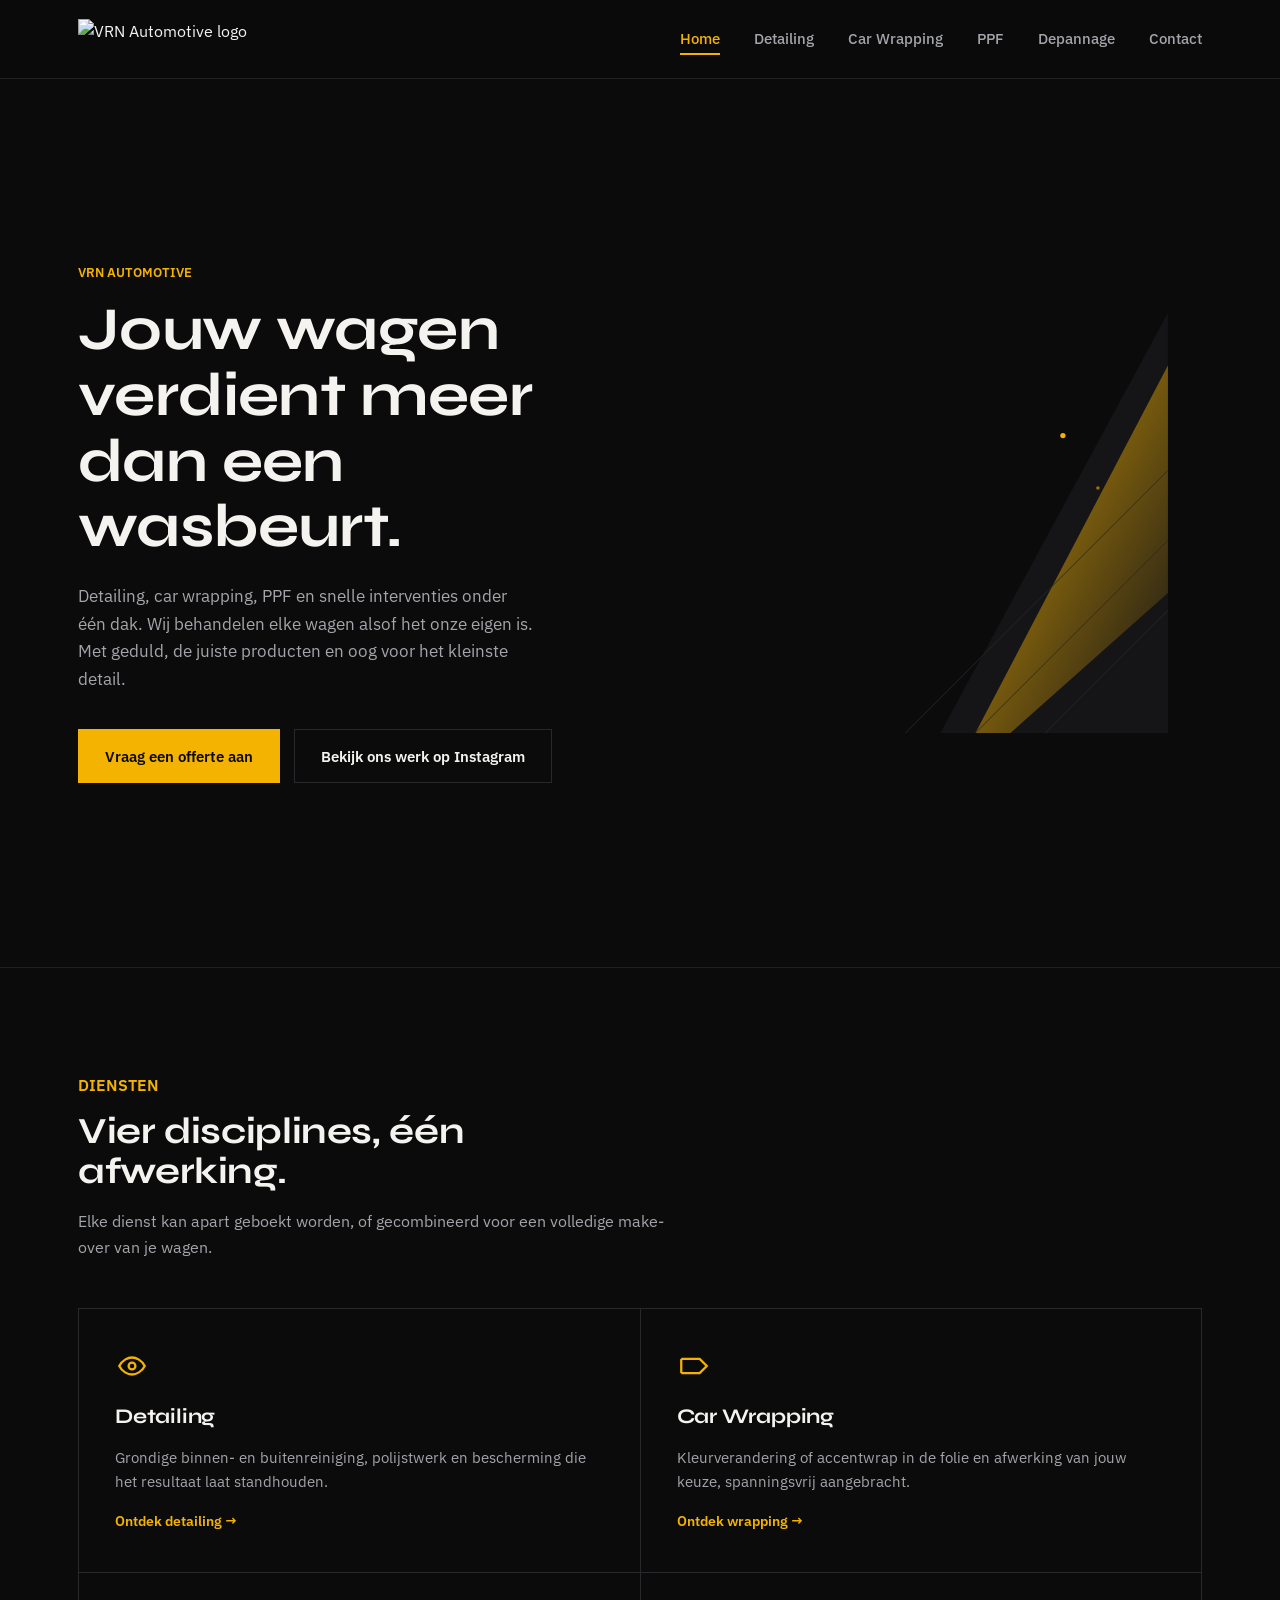
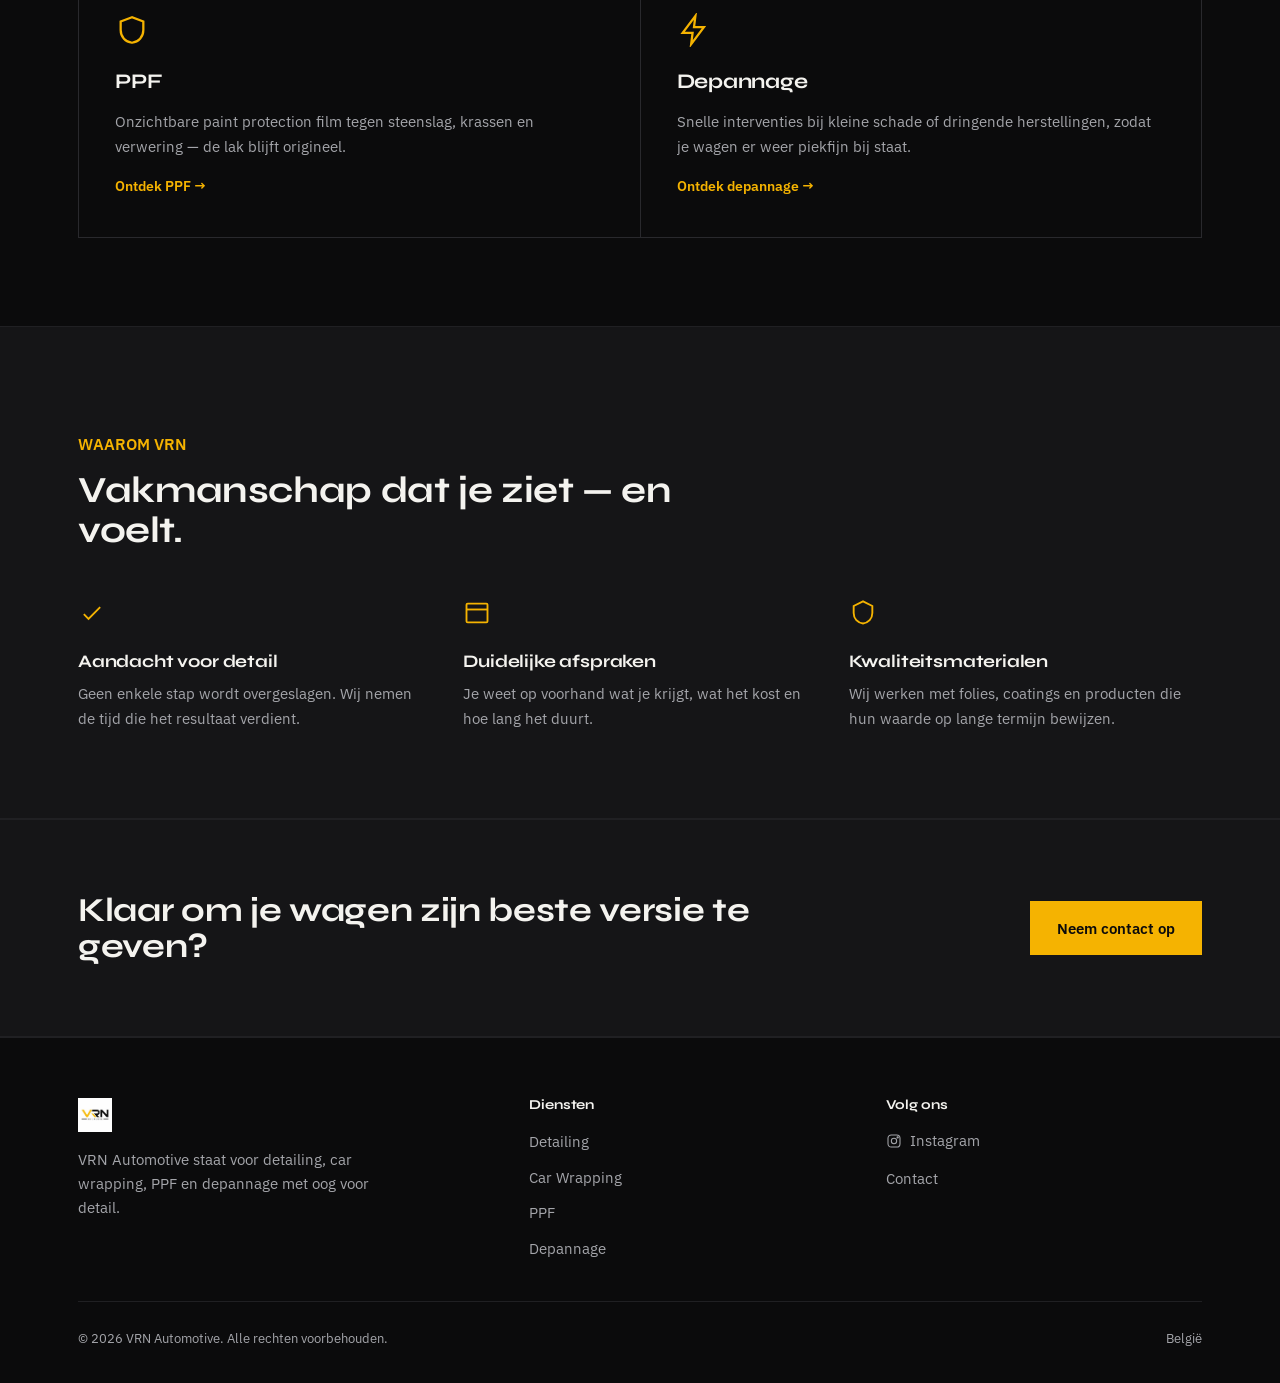
==== index.html @ 50517fce "Add files via upload" ====
<!DOCTYPE html>
<html lang="nl">
<head>
<meta charset="UTF-8">
<meta name="viewport" content="width=device-width, initial-scale=1.0">
<title>VRN Automotive — Detailing, Wrapping &amp; PPF</title>
<meta name="description" content="VRN Automotive verzorgt je wagen met detailing, car wrapping, PPF en snelle interventies. Vakwerk, met oog voor detail.">
<link rel="icon" href="Pictures/logo.png">
<link rel="preconnect" href="https://fonts.googleapis.com">
<link rel="preconnect" href="https://fonts.gstatic.com" crossorigin>
<link href="https://fonts.googleapis.com/css2?family=Syne:wght@600;700;800&family=IBM+Plex+Sans:wght@400;500;600&display=swap" rel="stylesheet">
<link rel="stylesheet" href="Style/styles.css">
</head>
<body>

<header class="site-header">
  <div class="container">
    <a class="brand" href="index.html">
      <img src="assets/logo.png" alt="VRN Automotive logo">
    </a>
    <nav class="main-nav">
      <ul>
        <li><a href="index.html" class="active">Home</a></li>
        <li><a href="detailing.html">Detailing</a></li>
        <li><a href="wrapping.html">Car Wrapping</a></li>
        <li><a href="ppf.html">PPF</a></li>
        <li><a href="depanage.html">Depannage</a></li>
        <li><a href="contact.html">Contact</a></li>
      </ul>
    </nav>
    <button class="nav-toggle" aria-label="Menu"><span></span><span></span><span></span></button>
  </div>
</header>

<section class="hero">
  <div class="container">
    <div>
      <p class="eyebrow">VRN AUTOMOTIVE</p>
      <h1>Jouw wagen verdient meer dan een wasbeurt.</h1>
      <p class="lede">Detailing, car wrapping, PPF en snelle interventies onder één dak. Wij behandelen elke wagen alsof het onze eigen is. Met geduld, de juiste producten en oog voor het kleinste detail.</p>
      <div class="cta-row">
        <a href="contact.html" class="button button-primary">Vraag een offerte aan</a>
        <a href="https://www.instagram.com/vrn_bv/" target="_blank" rel="noopener" class="button button-ghost">Bekijk ons werk op Instagram</a>
      </div>
    </div>
    <div class="hero-graphic" aria-hidden="true">
      <svg viewBox="0 0 480 480" xmlns="http://www.w3.org/2000/svg">
        <defs>
          <linearGradient id="goldFade" x1="0" y1="0" x2="1" y2="1">
            <stop offset="0" stop-color="#f5b301"/>
            <stop offset="1" stop-color="#f5b301" stop-opacity="0"/>
          </linearGradient>
        </defs>
        <rect x="0" y="0" width="480" height="480" fill="none"/>
        <polygon points="480,0 480,480 220,480" fill="#151517"/>
        <polygon points="480,60 480,320 300,480 260,480" fill="url(#goldFade)" opacity="0.85"/>
        <line x1="180" y1="480" x2="480" y2="180" stroke="#29292d" stroke-width="1"/>
        <line x1="260" y1="480" x2="480" y2="260" stroke="#29292d" stroke-width="1"/>
        <line x1="340" y1="480" x2="480" y2="340" stroke="#29292d" stroke-width="1"/>
        <circle cx="360" cy="140" r="3" fill="#f5b301"/>
        <circle cx="400" cy="200" r="2" fill="#f5b301" opacity="0.6"/>
      </svg>
    </div>
  </div>
</section>

<section>
  <div class="container">
    <div class="section-head">
      <p class="eyebrow">DIENSTEN</p>
      <h2>Vier disciplines, één afwerking.</h2>
      <p>Elke dienst kan apart geboekt worden, of gecombineerd voor een volledige make-over van je wagen.</p>
    </div>
    <div class="service-grid">

      <div class="service-card">
        <div class="icon" aria-hidden="true">
          <svg width="34" height="34" viewBox="0 0 24 24" fill="none" stroke="currentColor" stroke-width="1.6"><path d="M3 12c2-4 6-6 9-6s7 2 9 6c-2 4-6 6-9 6s-7-2-9-6Z"/><circle cx="12" cy="12" r="2.4"/></svg>
        </div>
        <h3>Detailing</h3>
        <p>Grondige binnen- en buitenreiniging, polijstwerk en bescherming die het resultaat laat standhouden.</p>
        <a class="go" href="detailing.html">Ontdek detailing →</a>
      </div>

      <div class="service-card">
        <div class="icon" aria-hidden="true">
          <svg width="34" height="34" viewBox="0 0 24 24" fill="none" stroke="currentColor" stroke-width="1.6"><path d="M3 7h13l5 5-5 5H3"/><path d="M3 7v10"/></svg>
        </div>
        <h3>Car Wrapping</h3>
        <p>Kleurverandering of accentwrap in de folie en afwerking van jouw keuze, spanningsvrij aangebracht.</p>
        <a class="go" href="wrapping.html">Ontdek wrapping →</a>
      </div>

      <div class="service-card">
        <div class="icon" aria-hidden="true">
          <svg width="34" height="34" viewBox="0 0 24 24" fill="none" stroke="currentColor" stroke-width="1.6"><path d="M12 3 4 6v6c0 5 3.4 8.4 8 9 4.6-.6 8-4 8-9V6l-8-3Z"/></svg>
        </div>
        <h3>PPF</h3>
        <p>Onzichtbare paint protection film tegen steenslag, krassen en verwering — de lak blijft origineel.</p>
        <a class="go" href="ppf.html">Ontdek PPF →</a>
      </div>

      <div class="service-card">
        <div class="icon" aria-hidden="true">
          <svg width="34" height="34" viewBox="0 0 24 24" fill="none" stroke="currentColor" stroke-width="1.6"><path d="M13 2 4 14h7l-1 8 9-12h-7l1-8Z"/></svg>
        </div>
        <h3>Depannage</h3>
        <p>Snelle interventies bij kleine schade of dringende herstellingen, zodat je wagen er weer piekfijn bij staat.</p>
        <a class="go" href="depanage.html">Ontdek depannage →</a>
      </div>

    </div>
  </div>
</section>

<section class="alt-panel">
  <div class="container">
    <div class="section-head">
      <p class="eyebrow">WAAROM VRN</p>
      <h2>Vakmanschap dat je ziet — en voelt.</h2>
    </div>
    <div class="usp-list">
      <div class="usp-item">
        <div class="icon" aria-hidden="true">
          <svg width="28" height="28" viewBox="0 0 24 24" fill="none" stroke="currentColor" stroke-width="1.6"><path d="m5 13 4 4L19 7"/></svg>
        </div>
        <h3>Aandacht voor detail</h3>
        <p>Geen enkele stap wordt overgeslagen. Wij nemen de tijd die het resultaat verdient.</p>
      </div>
      <div class="usp-item">
        <div class="icon" aria-hidden="true">
          <svg width="28" height="28" viewBox="0 0 24 24" fill="none" stroke="currentColor" stroke-width="1.6"><rect x="3" y="4" width="18" height="16" rx="1"/><path d="M3 9h18"/></svg>
        </div>
        <h3>Duidelijke afspraken</h3>
        <p>Je weet op voorhand wat je krijgt, wat het kost en hoe lang het duurt.</p>
      </div>
      <div class="usp-item">
        <div class="icon" aria-hidden="true">
          <svg width="28" height="28" viewBox="0 0 24 24" fill="none" stroke="currentColor" stroke-width="1.6"><path d="M12 2 4 6v6c0 5 3.4 8.4 8 9 4.6-.6 8-4 8-9V6l-8-4Z"/></svg>
        </div>
        <h3>Kwaliteitsmaterialen</h3>
        <p>Wij werken met folies, coatings en producten die hun waarde op lange termijn bewijzen.</p>
      </div>
    </div>
  </div>
</section>

<section class="cta-band">
  <div class="container">
    <h2>Klaar om je wagen zijn beste versie te geven?</h2>
    <a href="contact.html" class="button button-primary">Neem contact op</a>
  </div>
</section>

<footer class="site-footer">
  <div class="container">
    <div class="footer-top">
      <div class="footer-brand">
        <img src="Pictures/logo.png" alt="VRN Automotive logo">
        <p>VRN Automotive staat voor detailing, car wrapping, PPF en depannage met oog voor detail.</p>
      </div>
      <div class="footer-col">
        <h4>Diensten</h4>
        <ul>
          <li><a href="detailing.html">Detailing</a></li>
          <li><a href="wrapping.html">Car Wrapping</a></li>
          <li><a href="ppf.html">PPF</a></li>
          <li><a href="depanage.html">Depannage</a></li>
        </ul>
      </div>
      <div class="footer-col">
        <h4>Volg ons</h4>
        <ul>
          <li>
            <a class="social-inline" href="https://www.instagram.com/vrn_bv/" target="https://www.instagram.com/vrn_bv/" rel="https://www.instagram.com/vrn_bv/">
              <svg width="16" height="16" viewBox="0 0 24 24" fill="none" stroke="currentColor" stroke-width="1.6"><rect x="3" y="3" width="18" height="18" rx="5"/><circle cx="12" cy="12" r="4"/><circle cx="17.5" cy="6.5" r="1"/></svg>
              Instagram
            </a>
          </li>
          <li><a href="contact.html">Contact</a></li>
        </ul>
      </div>
    </div>
    <div class="footer-bottom">
      <span>© 2026 VRN Automotive. Alle rechten voorbehouden.</span>
      <span>België</span>
    </div>
  </div>
</footer>

<script src="script.js"></script>
</body>
</html>
---- Style/styles.css ----
/* ===========================================================
   VRN AUTOMOTIVE — design tokens
   Palette pulled from the logo: near-black body, glossy gold accent.
   =========================================================== */
:root {
  --bg: #0b0b0c;
  --bg-panel: #151517;
  --bg-panel-2: #1c1d20;
  --gold: #f5b301;
  --gold-soft: #ffd268;
  --text: #f4f3ef;
  --text-muted: #a4a5aa;
  --border: #29292d;
  --border-soft: #202023;
  --font-head: 'Syne', sans-serif;
  --font-body: 'IBM Plex Sans', sans-serif;
  --wrap: 1180px;
}

* { box-sizing: border-box; }
html { scroll-behavior: smooth; }

body {
  margin: 0;
  background: var(--bg);
  color: var(--text);
  font-family: var(--font-body);
  font-size: 16px;
  line-height: 1.6;
  -webkit-font-smoothing: antialiased;
}

img { max-width: 100%; display: block; }

a {
  color: inherit;
  text-decoration: none;
}

.container {
  width: 100%;
  max-width: var(--wrap);
  margin: 0 auto;
  padding: 0 28px;
}

h1, h2, h3, h4 {
  font-family: var(--font-head);
  font-weight: 700;
  line-height: 1.08;
  margin: 0;
  letter-spacing: -0.01em;
}

p { margin: 0; color: var(--text-muted); }

.eyebrow {
  font-family: var(--font-body);
  font-size: 0.8rem;
  color: var(--gold);
  font-weight: 600;
  margin-bottom: 14px;
}

.button {
  display: inline-flex;
  align-items: center;
  gap: 10px;
  padding: 14px 26px;
  font-family: var(--font-body);
  font-weight: 600;
  font-size: 0.95rem;
  border: 1px solid transparent;
  cursor: pointer;
  transition: transform 0.15s ease, background 0.15s ease, border-color 0.15s ease;
}
.button-primary {
  background: var(--gold);
  color: #0b0b0c;
}
.button-primary:hover { background: var(--gold-soft); }
.button-ghost {
  background: transparent;
  border-color: var(--border);
  color: var(--text);
}
.button-ghost:hover { border-color: var(--gold); color: var(--gold); }

/* ---------- Header ---------- */
.site-header {
  position: sticky;
  top: 0;
  z-index: 50;
  background: rgba(11, 11, 12, 0.92);
  backdrop-filter: blur(10px);
  border-bottom: 1px solid var(--border-soft);
}
.site-header .container {
  display: flex;
  align-items: center;
  justify-content: space-between;
  height: 78px;
}
.brand {
  display: flex;
  align-items: center;
  gap: 12px;
}
.brand img { height: 40px; width: auto; }

.main-nav ul {
  list-style: none;
  display: flex;
  gap: 34px;
  margin: 0;
  padding: 0;
}
.main-nav a {
  font-size: 0.92rem;
  font-weight: 500;
  color: var(--text-muted);
  position: relative;
  padding: 6px 0;
}
.main-nav a:hover { color: var(--text); }
.main-nav a.active { color: var(--gold); }
.main-nav a.active::after {
  content: "";
  position: absolute;
  left: 0; right: 0; bottom: -1px;
  height: 2px;
  background: var(--gold);
}

.nav-toggle {
  display: none;
  flex-direction: column;
  gap: 5px;
  background: none;
  border: 0;
  cursor: pointer;
  padding: 8px;
}
.nav-toggle span {
  width: 22px;
  height: 2px;
  background: var(--text);
}

/* ---------- Hero (home) ---------- */
.hero {
  position: relative;
  overflow: hidden;
  border-bottom: 1px solid var(--border-soft);
}
.hero .container {
  display: grid;
  grid-template-columns: 1.1fr 0.9fr;
  align-items: center;
  gap: 40px;
  padding-top: 96px;
  padding-bottom: 96px;
  min-height: 560px;
}
.hero h1 {
  font-size: clamp(2.4rem, 5vw, 3.8rem);
}
.hero .lede {
  margin-top: 22px;
  max-width: 46ch;
  font-size: 1.08rem;
}
.hero .cta-row {
  margin-top: 36px;
  display: flex;
  gap: 14px;
  flex-wrap: wrap;
}
.hero-graphic {
  position: relative;
  height: 420px;
}
.hero-graphic svg { width: 100%; height: 100%; }

/* ---------- Page banner (subpages) ---------- */
.page-banner {
  border-bottom: 1px solid var(--border-soft);
  padding: 64px 0 52px;
  position: relative;
  overflow: hidden;
}
.page-banner .container { position: relative; z-index: 1; }
.page-banner h1 { font-size: clamp(2rem, 4vw, 2.8rem); }
.page-banner .lede { margin-top: 16px; max-width: 60ch; font-size: 1.05rem; }
.page-banner .stripe {
  position: absolute;
  right: -80px;
  top: -40px;
  width: 360px;
  height: 360px;
  background: linear-gradient(135deg, var(--gold) 0%, transparent 70%);
  opacity: 0.08;
  transform: rotate(20deg);
}

/* ---------- Sections ---------- */
section { padding: 88px 0; }
section.tight { padding: 64px 0; }
.section-head { max-width: 60ch; margin-bottom: 48px; }
.section-head h2 { font-size: clamp(1.7rem, 3vw, 2.3rem); }
.section-head p { margin-top: 16px; font-size: 1.02rem; }

.alt-panel { background: var(--bg-panel); border-top: 1px solid var(--border-soft); border-bottom: 1px solid var(--border-soft); }

/* ---------- Service grid ---------- */
.service-grid {
  display: grid;
  grid-template-columns: repeat(2, 1fr);
  gap: 1px;
  background: var(--border);
  border: 1px solid var(--border);
}
.service-card {
  background: var(--bg);
  padding: 40px 36px;
  display: flex;
  flex-direction: column;
  gap: 16px;
  transition: background 0.2s ease;
}
.service-card:hover { background: var(--bg-panel); }
.service-card .icon { color: var(--gold); }
.service-card h3 { font-size: 1.3rem; }
.service-card p { font-size: 0.96rem; }
.service-card .go {
  margin-top: auto;
  font-size: 0.88rem;
  font-weight: 600;
  color: var(--gold);
  display: inline-flex;
  align-items: center;
  gap: 8px;
}

/* ---------- USP list ---------- */
.usp-list {
  display: grid;
  grid-template-columns: repeat(3, 1fr);
  gap: 32px;
}
.usp-item h3 {
  font-size: 1.1rem;
  margin-bottom: 10px;
}
.usp-item p { font-size: 0.95rem; }
.usp-item .icon { color: var(--gold); margin-bottom: 18px; }

/* ---------- Process steps ---------- */
.process {
  display: grid;
  grid-template-columns: repeat(4, 1fr);
  gap: 0;
  border-top: 1px solid var(--border);
}
.process-step {
  padding: 30px 26px 30px 0;
  border-right: 1px solid var(--border);
}
.process-step:last-child { border-right: none; }
.process-step .num {
  font-family: var(--font-head);
  color: var(--gold);
  font-size: 1.6rem;
  display: block;
  margin-bottom: 14px;
}
.process-step h4 { font-size: 1rem; margin-bottom: 8px; }
.process-step p { font-size: 0.9rem; }

/* ---------- Feature list (definition-style) ---------- */
.feature-list {
  display: grid;
  gap: 0;
  border-top: 1px solid var(--border-soft);
}
.feature-row {
  display: grid;
  grid-template-columns: 260px 1fr;
  gap: 40px;
  padding: 28px 0;
  border-bottom: 1px solid var(--border-soft);
}
.feature-row h4 { font-size: 1.05rem; color: var(--text); }
.feature-row p { font-size: 0.96rem; }

/* ---------- Two column content ---------- */
.split {
  display: grid;
  grid-template-columns: 1fr 1fr;
  gap: 64px;
  align-items: start;
}
.split .visual {
  aspect-ratio: 4/5;
  background: var(--bg-panel);
  border: 1px solid var(--border);
  position: relative;
  overflow: hidden;
}
.split .visual svg { width: 100%; height: 100%; }

/* ---------- CTA band ---------- */
.cta-band {
  background: var(--bg-panel);
  border-top: 1px solid var(--border-soft);
  border-bottom: 1px solid var(--border-soft);
  padding: 72px 0;
}
.cta-band .container {
  display: flex;
  align-items: center;
  justify-content: space-between;
  gap: 30px;
  flex-wrap: wrap;
}
.cta-band h2 { font-size: clamp(1.5rem, 3vw, 2.1rem); max-width: 32ch; }

/* ---------- Contact ---------- */
.contact-grid {
  display: grid;
  grid-template-columns: 1fr 1fr;
  gap: 64px;
}
.contact-card {
  border: 1px solid var(--border);
  padding: 34px;
  background: var(--bg-panel);
}
.contact-card .label {
  font-size: 0.8rem;
  color: var(--text-muted);
  margin-bottom: 6px;
}
.contact-card .value {
  font-family: var(--font-head);
  font-size: 1.25rem;
  margin-bottom: 26px;
}
.contact-card .value:last-child { margin-bottom: 0; }
.hours-table { width: 100%; border-collapse: collapse; font-size: 0.94rem; }
.hours-table td { padding: 9px 0; border-bottom: 1px solid var(--border-soft); }
.hours-table td:last-child { text-align: right; color: var(--text-muted); }

/* ---------- Footer ---------- */
.site-footer {
  padding: 60px 0 34px;
  border-top: 1px solid var(--border-soft);
}
.footer-top {
  display: grid;
  grid-template-columns: 1.3fr 1fr 1fr;
  gap: 40px;
  padding-bottom: 40px;
}
.footer-brand img { height: 34px; margin-bottom: 16px; }
.footer-brand p { max-width: 34ch; font-size: 0.92rem; }
.footer-col h4 {
  font-size: 0.85rem;
  color: var(--text);
  margin-bottom: 16px;
}
.footer-col ul { list-style: none; margin: 0; padding: 0; display: grid; gap: 10px; }
.footer-col a { font-size: 0.92rem; color: var(--text-muted); }
.footer-col a:hover { color: var(--gold); }
.footer-bottom {
  display: flex;
  justify-content: space-between;
  align-items: center;
  padding-top: 26px;
  border-top: 1px solid var(--border-soft);
  font-size: 0.82rem;
  color: var(--text-muted);
  flex-wrap: wrap;
  gap: 12px;
}
.social-inline {
  display: inline-flex;
  align-items: center;
  gap: 8px;
}
.social-inline:hover { color: var(--gold); }

/* ---------- Responsive ---------- */
@media (max-width: 880px) {
  .main-nav { position: fixed; inset: 78px 0 0 0; background: var(--bg); display: none; flex-direction: column; padding: 20px 28px; border-top: 1px solid var(--border-soft); }
  .main-nav.open { display: flex; }
  .main-nav ul { flex-direction: column; gap: 4px; }
  .main-nav a { display: block; padding: 14px 0; border-bottom: 1px solid var(--border-soft); }
  .nav-toggle { display: flex; }

  .hero .container { grid-template-columns: 1fr; padding-top: 56px; padding-bottom: 56px; min-height: unset; }
  .hero-graphic { height: 240px; order: -1; }

  .service-grid, .usp-list, .contact-grid, .split { grid-template-columns: 1fr; }
  .process { grid-template-columns: 1fr 1fr; }
  .process-step { border-right: none; border-bottom: 1px solid var(--border); padding: 24px 0; }
  .footer-top { grid-template-columns: 1fr; }
  .feature-row { grid-template-columns: 1fr; gap: 10px; }
  .cta-band .container { flex-direction: column; align-items: flex-start; }
}
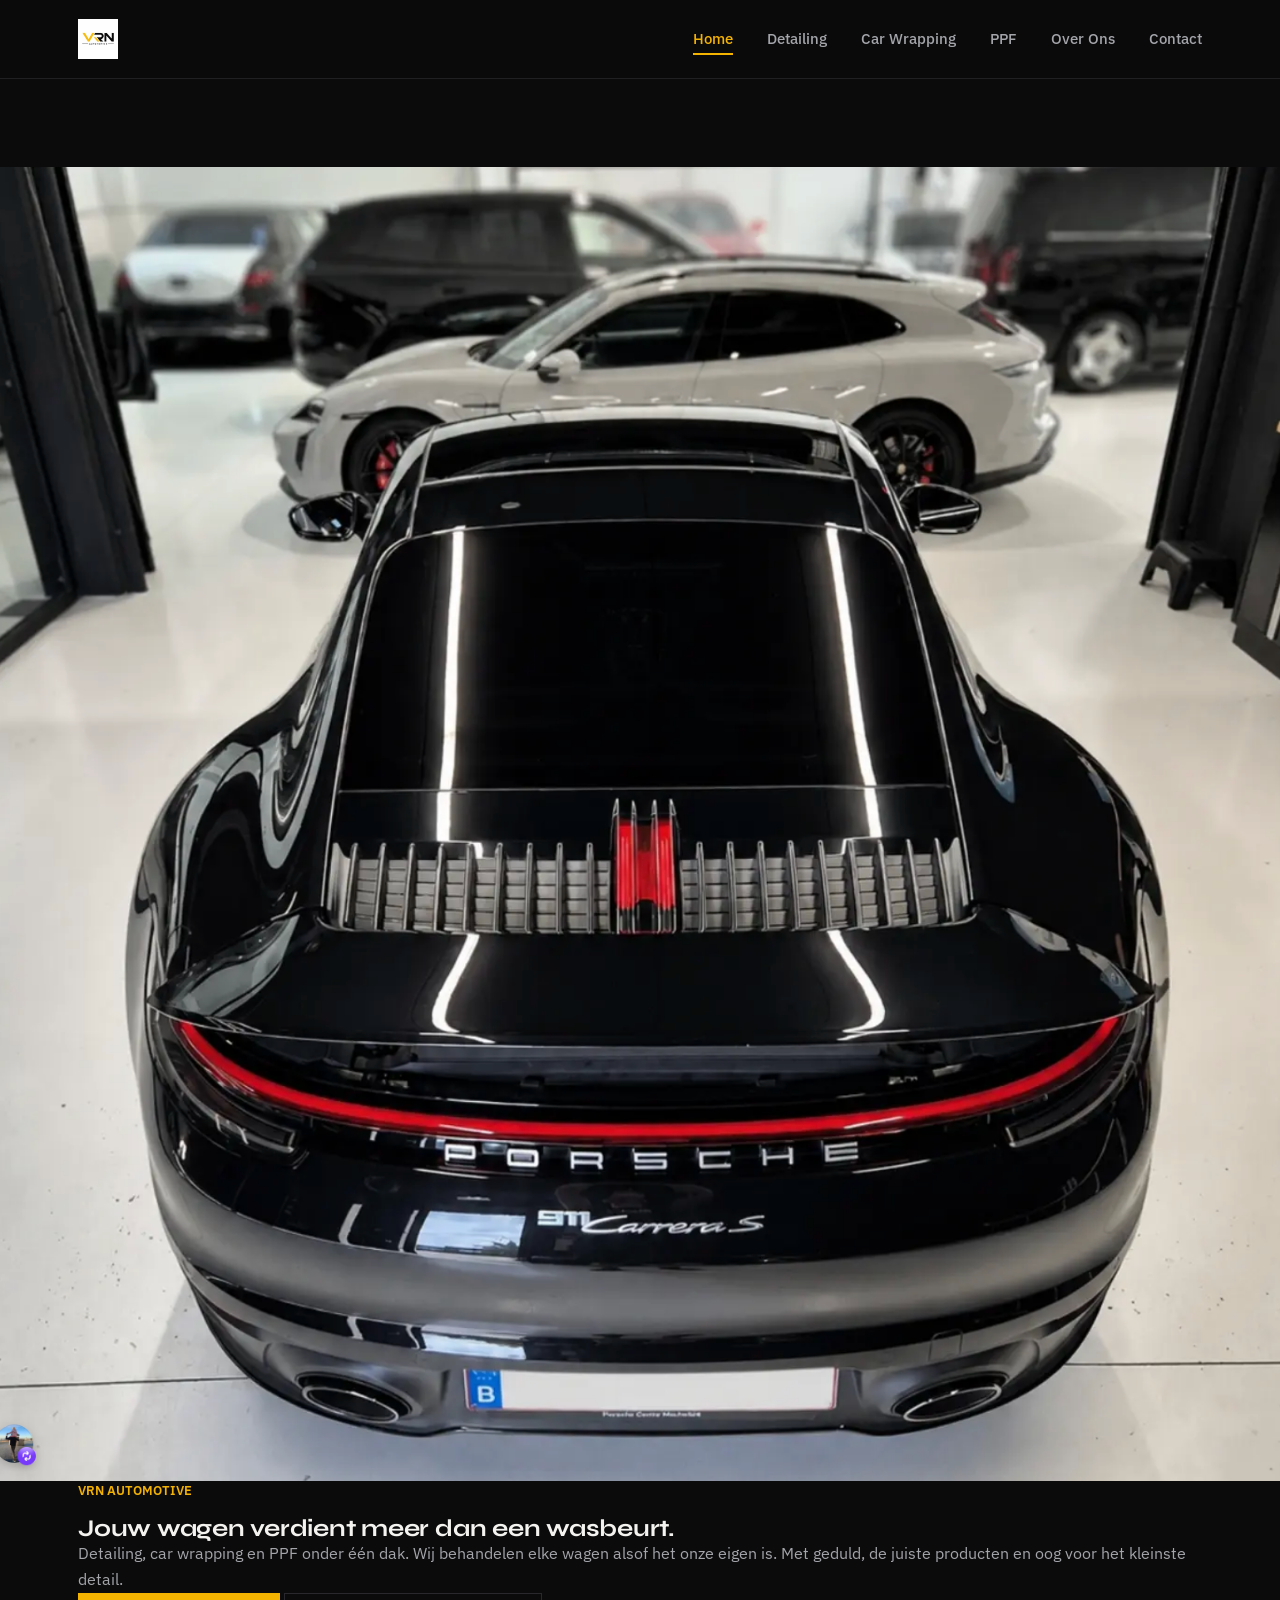
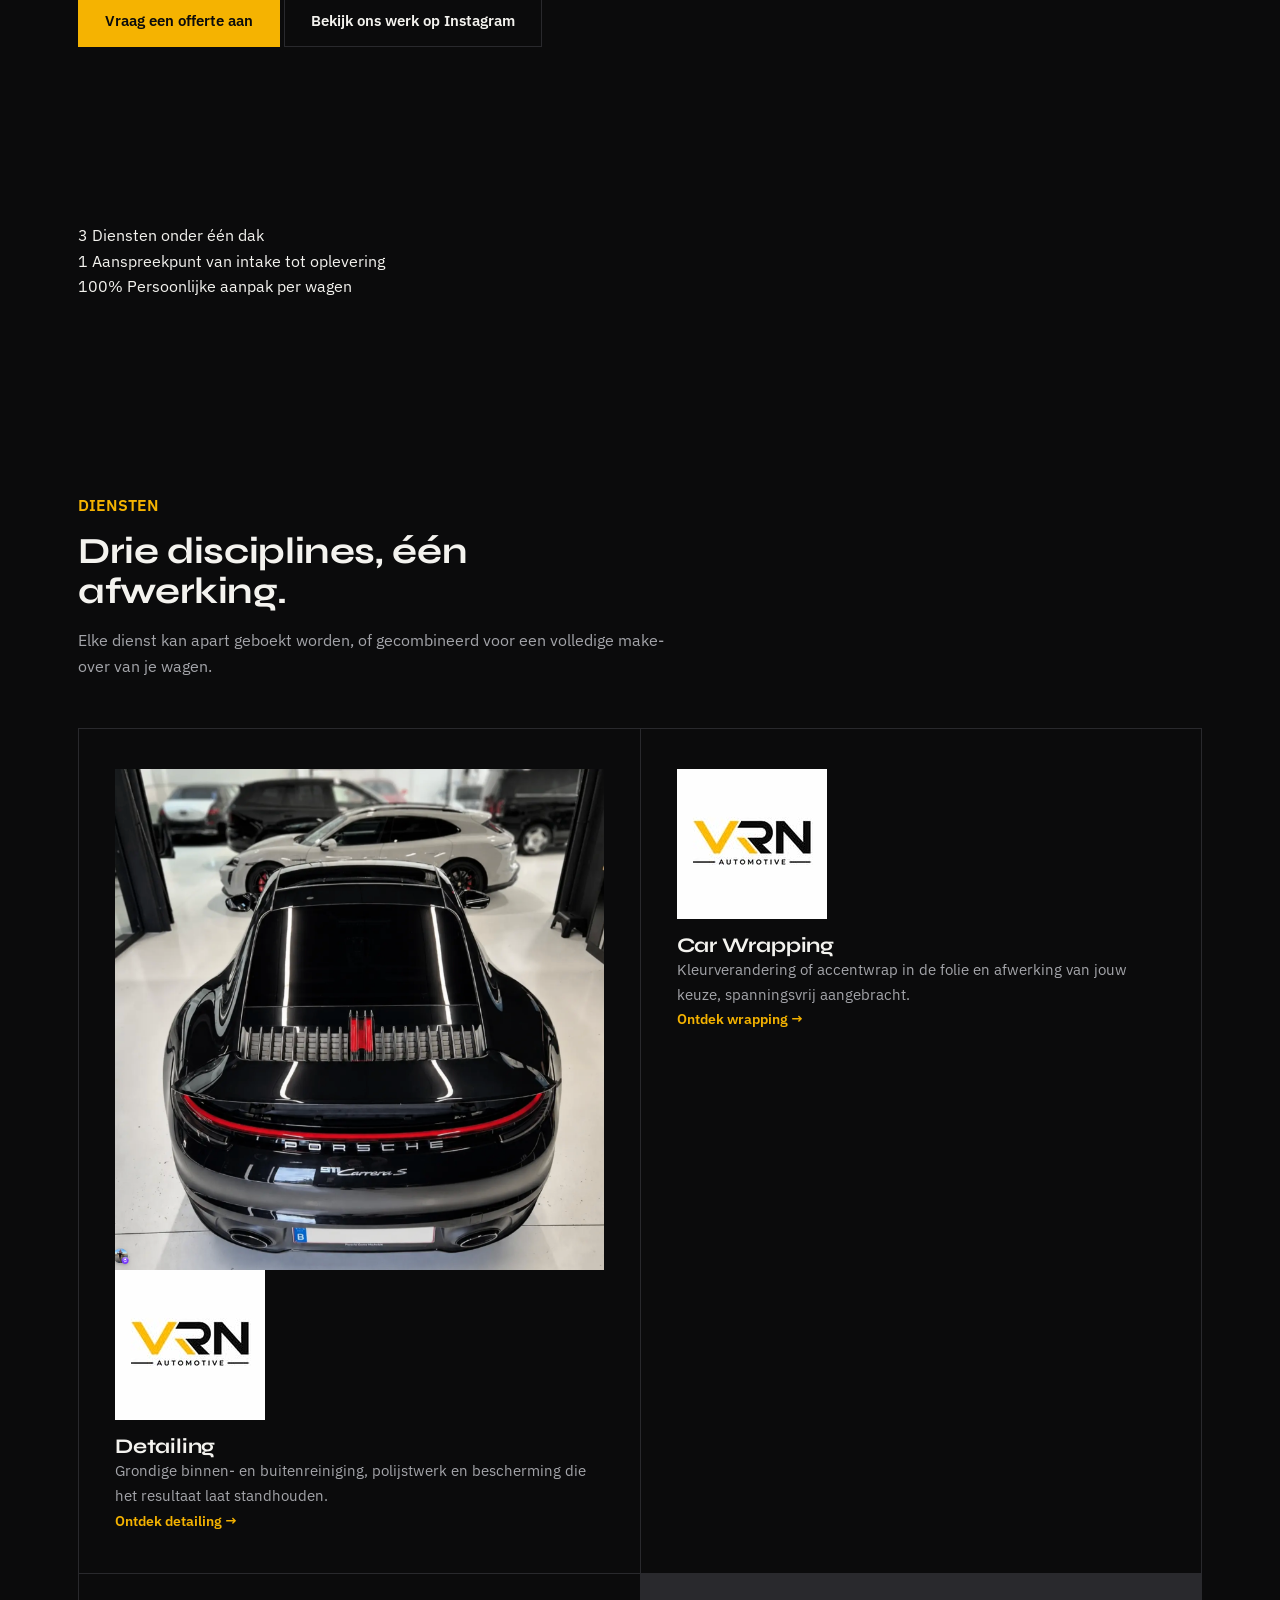
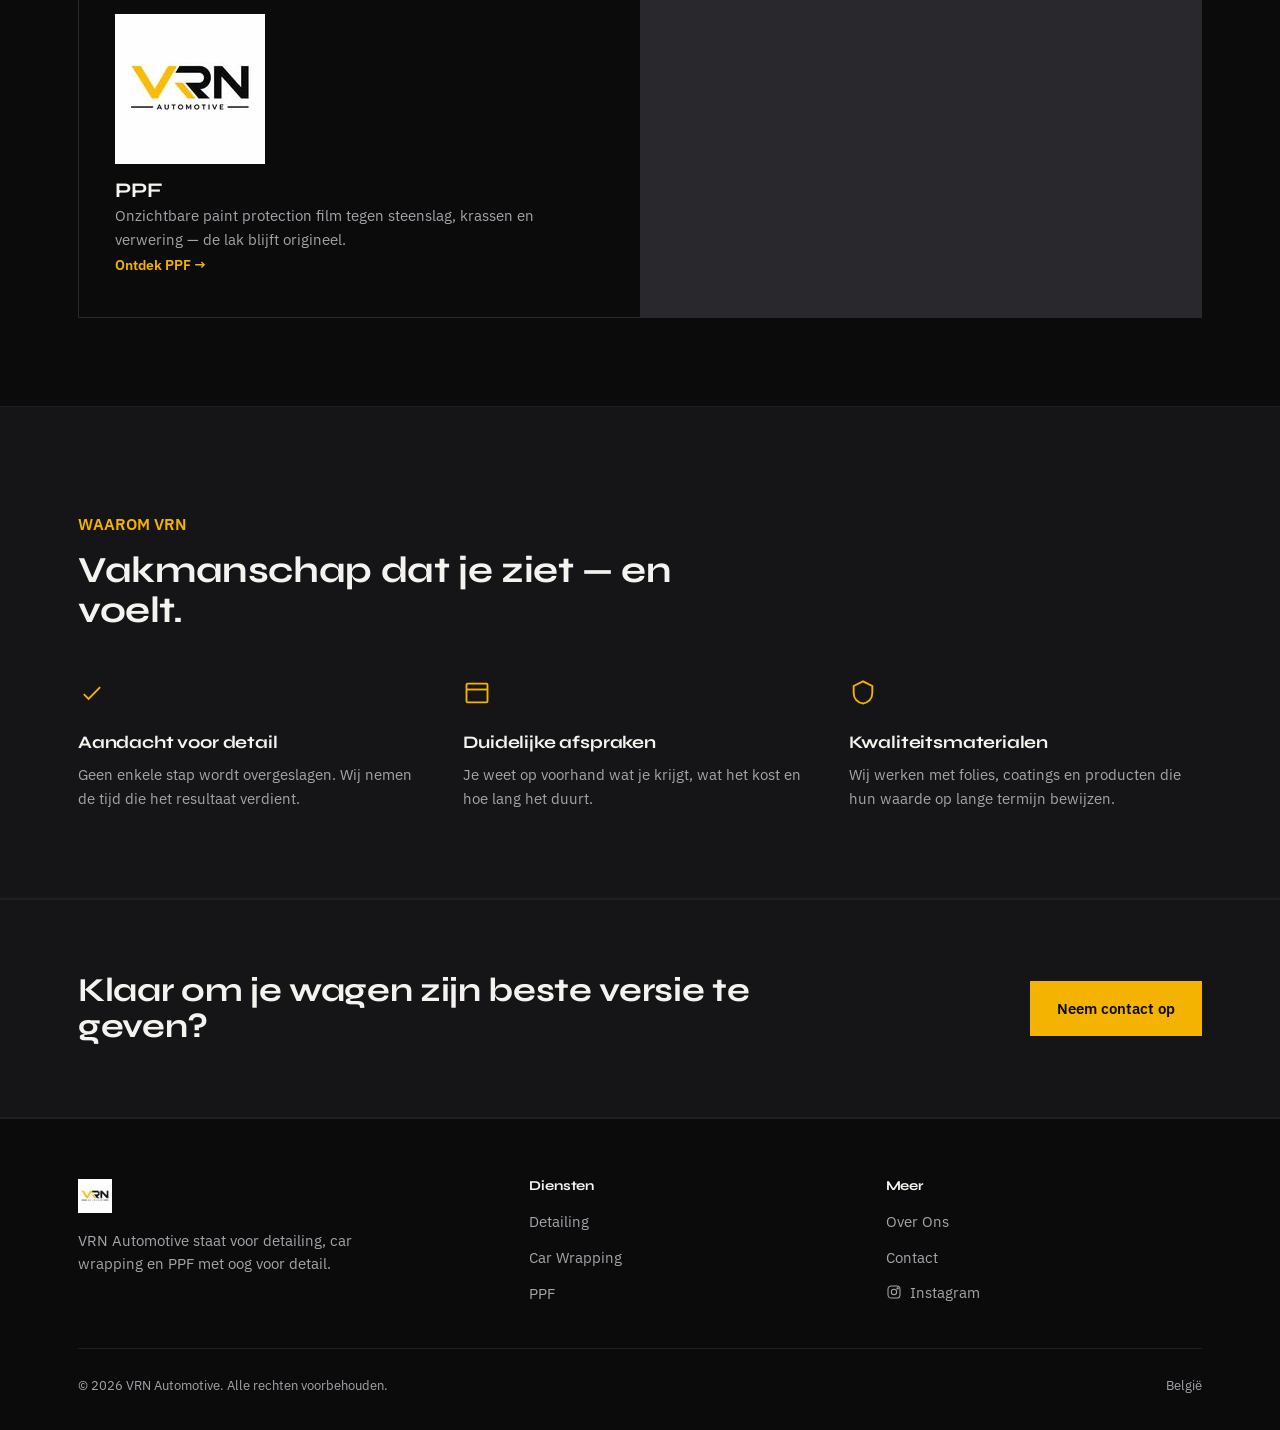
==== commit 4f0e77be: "Add files via upload" ====
--- a/index.html
+++ b/index.html
@@ -4,8 +4,8 @@
 <meta charset="UTF-8">
 <meta name="viewport" content="width=device-width, initial-scale=1.0">
 <title>VRN Automotive — Detailing, Wrapping &amp; PPF</title>
-<meta name="description" content="VRN Automotive verzorgt je wagen met detailing, car wrapping, PPF en snelle interventies. Vakwerk, met oog voor detail.">
-<link rel="icon" href="Pictures/logo.png">
+<meta name="description" content="VRN Automotive verzorgt je wagen met detailing, car wrapping en PPF. Vakwerk, met oog voor detail.">
+<link rel="icon" href="Pictures/favicon.png">
 <link rel="preconnect" href="https://fonts.googleapis.com">
 <link rel="preconnect" href="https://fonts.gstatic.com" crossorigin>
 <link href="https://fonts.googleapis.com/css2?family=Syne:wght@600;700;800&family=IBM+Plex+Sans:wght@400;500;600&display=swap" rel="stylesheet">
@@ -13,10 +13,17 @@
 </head>
 <body>
 
+<!--
+  BEWERKBARE GEGEVENS op deze pagina:
+  - De 3 cijfers hieronder (bij "stats-grid") zijn placeholders — vervang
+    ze gerust door echte cijfers (jaren actief, aantal wagens, enz.) zodra je die hebt.
+  - Instagram-link: zoek "instagram.com/vrn_bv"
+-->
+
 <header class="site-header">
   <div class="container">
     <a class="brand" href="index.html">
-      <img src="assets/logo.png" alt="VRN Automotive logo">
+      <img src="Pictures/logo.png" alt="VRN Automotive logo">
     </a>
     <nav class="main-nav">
       <ul>
@@ -24,7 +31,7 @@
         <li><a href="detailing.html">Detailing</a></li>
         <li><a href="wrapping.html">Car Wrapping</a></li>
         <li><a href="ppf.html">PPF</a></li>
-        <li><a href="depanage.html">Depannage</a></li>
+        <li><a href="over-ons.html">Over Ons</a></li>
         <li><a href="contact.html">Contact</a></li>
       </ul>
     </nav>
@@ -32,34 +39,34 @@
   </div>
 </header>
 
-<section class="hero">
-  <div class="container">
-    <div>
-      <p class="eyebrow">VRN AUTOMOTIVE</p>
-      <h1>Jouw wagen verdient meer dan een wasbeurt.</h1>
-      <p class="lede">Detailing, car wrapping, PPF en snelle interventies onder één dak. Wij behandelen elke wagen alsof het onze eigen is. Met geduld, de juiste producten en oog voor het kleinste detail.</p>
-      <div class="cta-row">
-        <a href="contact.html" class="button button-primary">Vraag een offerte aan</a>
-        <a href="https://www.instagram.com/vrn_bv/" target="_blank" rel="noopener" class="button button-ghost">Bekijk ons werk op Instagram</a>
-      </div>
+<section class="hero-photo">
+  <div class="hero-media">
+    <img src="Pictures/Detailing_Porsche.png" alt="Porsche 911 na behandeling door VRN Automotive">
+  </div>
+  <div class="container hero-photo-content">
+    <p class="eyebrow">VRN AUTOMOTIVE</p>
+    <h1>Jouw wagen verdient meer dan een wasbeurt.</h1>
+    <p class="lede">Detailing, car wrapping en PPF onder één dak. Wij behandelen elke wagen alsof het onze eigen is. Met geduld, de juiste producten en oog voor het kleinste detail.</p>
+    <div class="cta-row">
+      <a href="contact.html" class="button button-primary">Vraag een offerte aan</a>
+      <a href="https://www.instagram.com/vrn_bv/" target="_blank" rel="noopener" class="button button-ghost">Bekijk ons werk op Instagram</a>
     </div>
-    <div class="hero-graphic" aria-hidden="true">
-      <svg viewBox="0 0 480 480" xmlns="http://www.w3.org/2000/svg">
-        <defs>
-          <linearGradient id="goldFade" x1="0" y1="0" x2="1" y2="1">
-            <stop offset="0" stop-color="#f5b301"/>
-            <stop offset="1" stop-color="#f5b301" stop-opacity="0"/>
-          </linearGradient>
-        </defs>
-        <rect x="0" y="0" width="480" height="480" fill="none"/>
-        <polygon points="480,0 480,480 220,480" fill="#151517"/>
-        <polygon points="480,60 480,320 300,480 260,480" fill="url(#goldFade)" opacity="0.85"/>
-        <line x1="180" y1="480" x2="480" y2="180" stroke="#29292d" stroke-width="1"/>
-        <line x1="260" y1="480" x2="480" y2="260" stroke="#29292d" stroke-width="1"/>
-        <line x1="340" y1="480" x2="480" y2="340" stroke="#29292d" stroke-width="1"/>
-        <circle cx="360" cy="140" r="3" fill="#f5b301"/>
-        <circle cx="400" cy="200" r="2" fill="#f5b301" opacity="0.6"/>
-      </svg>
+  </div>
+</section>
+
+<section class="stats-strip">
+  <div class="container stats-grid">
+    <div class="stat">
+      <span class="num">3</span>
+      <span class="label">Diensten onder één dak</span>
+    </div>
+    <div class="stat">
+      <span class="num">1</span>
+      <span class="label">Aanspreekpunt van intake tot oplevering</span>
+    </div>
+    <div class="stat">
+      <span class="num">100%</span>
+      <span class="label">Persoonlijke aanpak per wagen</span>
     </div>
   </div>
 </section>
@@ -68,45 +75,43 @@
   <div class="container">
     <div class="section-head">
       <p class="eyebrow">DIENSTEN</p>
-      <h2>Vier disciplines, één afwerking.</h2>
+      <h2>Drie disciplines, één afwerking.</h2>
       <p>Elke dienst kan apart geboekt worden, of gecombineerd voor een volledige make-over van je wagen.</p>
     </div>
     <div class="service-grid">
 
       <div class="service-card">
-        <div class="icon" aria-hidden="true">
-          <svg width="34" height="34" viewBox="0 0 24 24" fill="none" stroke="currentColor" stroke-width="1.6"><path d="M3 12c2-4 6-6 9-6s7 2 9 6c-2 4-6 6-9 6s-7-2-9-6Z"/><circle cx="12" cy="12" r="2.4"/></svg>
+        <div class="service-card-media">
+          <img class="bg" src="Pictures/Detailing_Porsche.png" alt="Detailing bij VRN Automotive">
+          <div class="badge"><img src="Pictures/logo.png" alt=""></div>
         </div>
-        <h3>Detailing</h3>
-        <p>Grondige binnen- en buitenreiniging, polijstwerk en bescherming die het resultaat laat standhouden.</p>
-        <a class="go" href="detailing.html">Ontdek detailing →</a>
+        <div class="service-card-body">
+          <h3>Detailing</h3>
+          <p>Grondige binnen- en buitenreiniging, polijstwerk en bescherming die het resultaat laat standhouden.</p>
+          <a class="go" href="detailing.html">Ontdek detailing →</a>
+        </div>
       </div>
 
       <div class="service-card">
-        <div class="icon" aria-hidden="true">
-          <svg width="34" height="34" viewBox="0 0 24 24" fill="none" stroke="currentColor" stroke-width="1.6"><path d="M3 7h13l5 5-5 5H3"/><path d="M3 7v10"/></svg>
+        <div class="service-card-media">
+          <div class="badge"><img src="Pictures/logo.png" alt=""></div>
         </div>
-        <h3>Car Wrapping</h3>
-        <p>Kleurverandering of accentwrap in de folie en afwerking van jouw keuze, spanningsvrij aangebracht.</p>
-        <a class="go" href="wrapping.html">Ontdek wrapping →</a>
+        <div class="service-card-body">
+          <h3>Car Wrapping</h3>
+          <p>Kleurverandering of accentwrap in de folie en afwerking van jouw keuze, spanningsvrij aangebracht.</p>
+          <a class="go" href="wrapping.html">Ontdek wrapping →</a>
+        </div>
       </div>
 
       <div class="service-card">
-        <div class="icon" aria-hidden="true">
-          <svg width="34" height="34" viewBox="0 0 24 24" fill="none" stroke="currentColor" stroke-width="1.6"><path d="M12 3 4 6v6c0 5 3.4 8.4 8 9 4.6-.6 8-4 8-9V6l-8-3Z"/></svg>
+        <div class="service-card-media">
+          <div class="badge"><img src="Pictures/logo.png" alt=""></div>
         </div>
-        <h3>PPF</h3>
-        <p>Onzichtbare paint protection film tegen steenslag, krassen en verwering — de lak blijft origineel.</p>
-        <a class="go" href="ppf.html">Ontdek PPF →</a>
-      </div>
-
-      <div class="service-card">
-        <div class="icon" aria-hidden="true">
-          <svg width="34" height="34" viewBox="0 0 24 24" fill="none" stroke="currentColor" stroke-width="1.6"><path d="M13 2 4 14h7l-1 8 9-12h-7l1-8Z"/></svg>
+        <div class="service-card-body">
+          <h3>PPF</h3>
+          <p>Onzichtbare paint protection film tegen steenslag, krassen en verwering — de lak blijft origineel.</p>
+          <a class="go" href="ppf.html">Ontdek PPF →</a>
         </div>
-        <h3>Depannage</h3>
-        <p>Snelle interventies bij kleine schade of dringende herstellingen, zodat je wagen er weer piekfijn bij staat.</p>
-        <a class="go" href="depanage.html">Ontdek depannage →</a>
       </div>
 
     </div>
@@ -157,7 +162,7 @@
     <div class="footer-top">
       <div class="footer-brand">
         <img src="Pictures/logo.png" alt="VRN Automotive logo">
-        <p>VRN Automotive staat voor detailing, car wrapping, PPF en depannage met oog voor detail.</p>
+        <p>VRN Automotive staat voor detailing, car wrapping en PPF met oog voor detail.</p>
       </div>
       <div class="footer-col">
         <h4>Diensten</h4>
@@ -165,19 +170,19 @@
           <li><a href="detailing.html">Detailing</a></li>
           <li><a href="wrapping.html">Car Wrapping</a></li>
           <li><a href="ppf.html">PPF</a></li>
-          <li><a href="depanage.html">Depannage</a></li>
         </ul>
       </div>
       <div class="footer-col">
-        <h4>Volg ons</h4>
+        <h4>Meer</h4>
         <ul>
+          <li><a href="over-ons.html">Over Ons</a></li>
+          <li><a href="contact.html">Contact</a></li>
           <li>
-            <a class="social-inline" href="https://www.instagram.com/vrn_bv/" target="https://www.instagram.com/vrn_bv/" rel="https://www.instagram.com/vrn_bv/">
+            <a class="social-inline" href="https://www.instagram.com/vrn_bv/" target="_blank" rel="noopener">
               <svg width="16" height="16" viewBox="0 0 24 24" fill="none" stroke="currentColor" stroke-width="1.6"><rect x="3" y="3" width="18" height="18" rx="5"/><circle cx="12" cy="12" r="4"/><circle cx="17.5" cy="6.5" r="1"/></svg>
               Instagram
             </a>
           </li>
-          <li><a href="contact.html">Contact</a></li>
         </ul>
       </div>
     </div>
